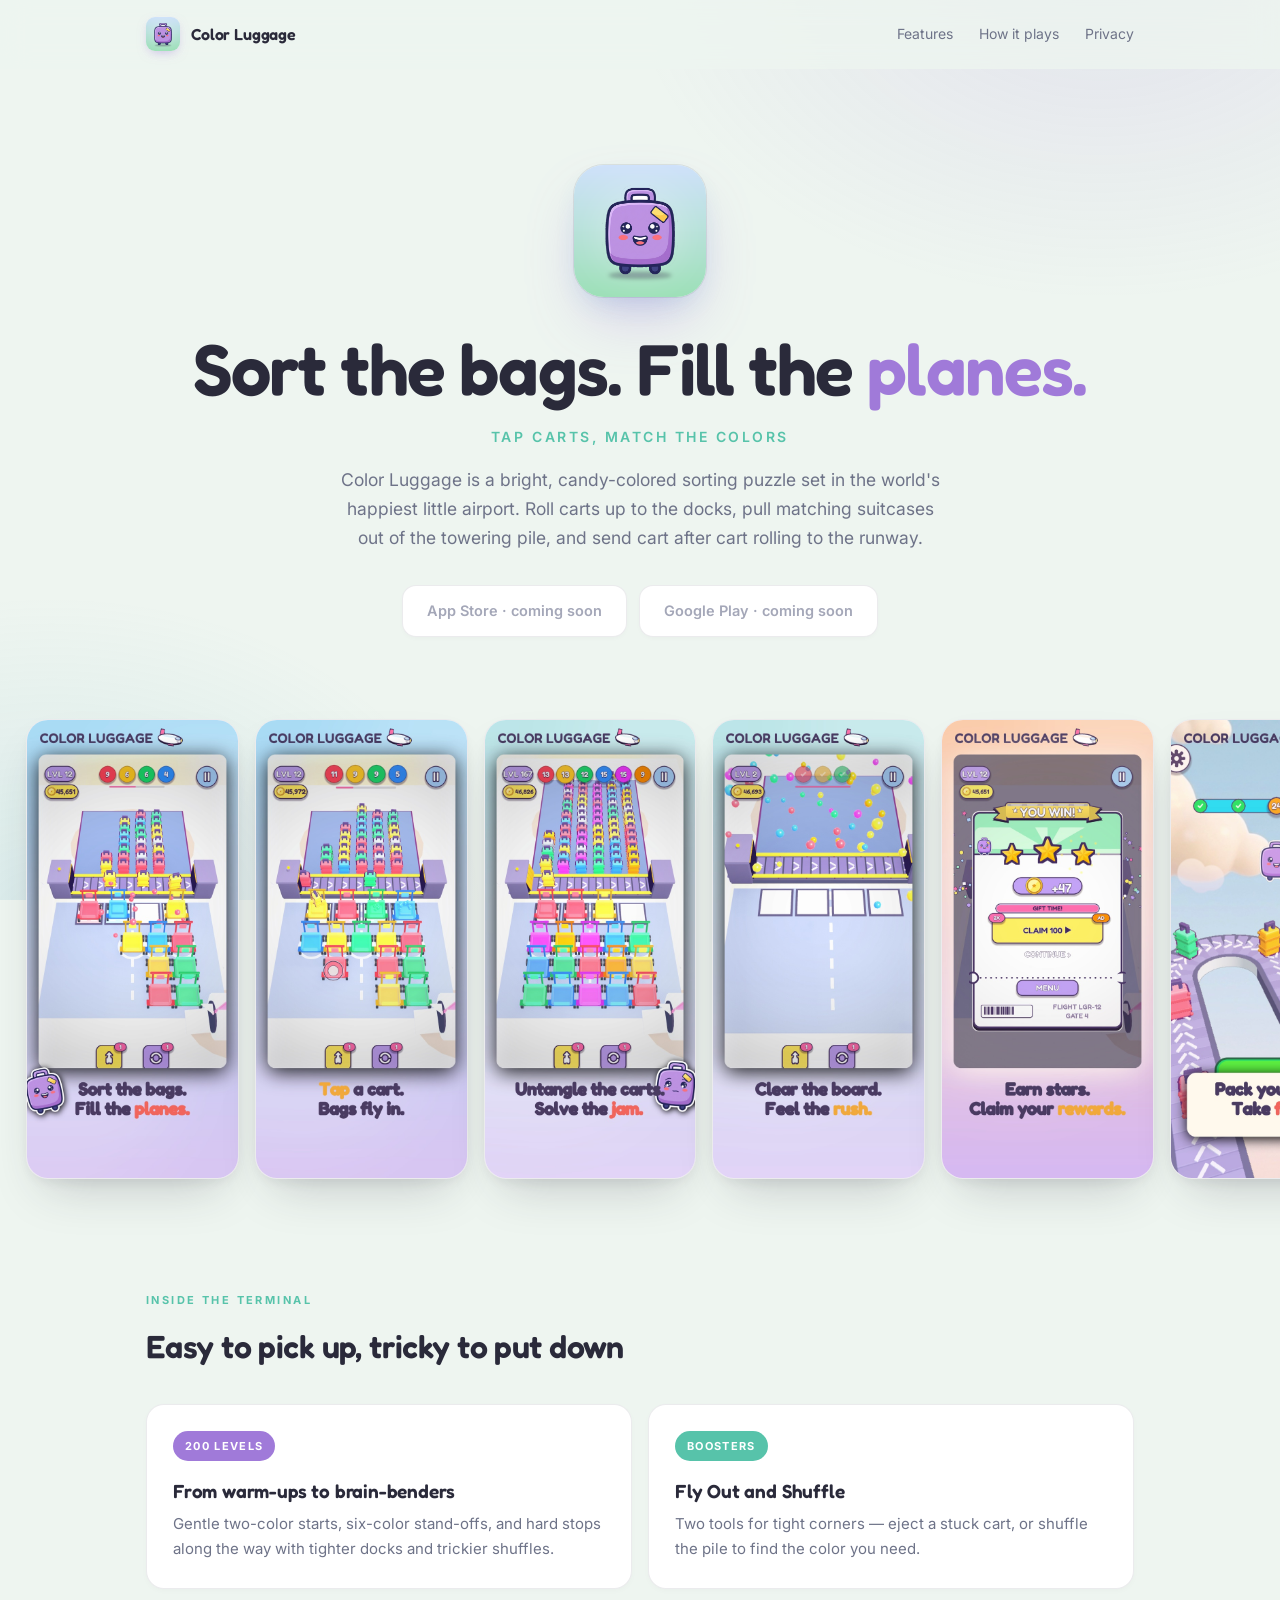
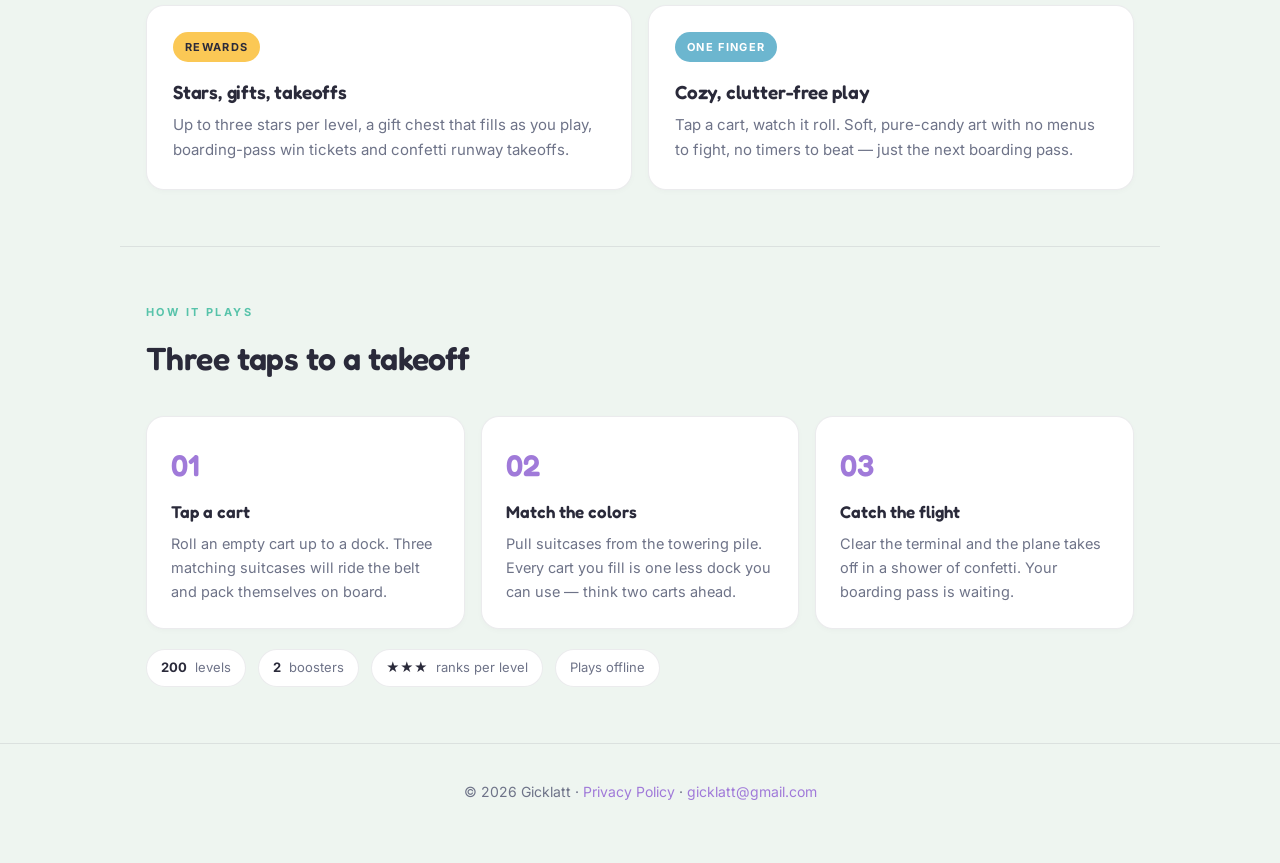
==== index.html @ 69801ec3 "feat: Color Luggage landing page and privacy policy - Candy-pastel landing page (Fredoka + Inter, li" ====
<!doctype html>
<html lang="en">
<head>
  <meta charset="utf-8" />
  <meta name="viewport" content="width=device-width, initial-scale=1" />
  <title>Color Luggage — Sort Puzzle</title>
  <meta name="description" content="Color Luggage is a bright sorting puzzle set in the world's happiest little airport. Tap carts, match colors, fill the plane — 200 candy-colored levels." />
  <link rel="icon" type="image/png" href="assets/icon.png" />
  <meta property="og:title" content="Color Luggage — Sort Puzzle" />
  <meta property="og:description" content="Tap carts, match colors, catch your flight. 200 candy-colored levels of bag-sorting bliss." />
  <meta property="og:image" content="assets/screenshots/01-hero.jpg" />
  <meta property="og:type" content="website" />
  <meta name="theme-color" content="#eef5f0" />
  <link rel="preconnect" href="https://fonts.googleapis.com" />
  <link rel="preconnect" href="https://fonts.gstatic.com" crossorigin />
  <link href="https://fonts.googleapis.com/css2?family=Fredoka:wght@500;600;700&family=Inter:wght@400;500;600;700&display=swap" rel="stylesheet" />
  <style>
    :root {
      --bg: #eef5f0;
      --panel: #ffffff;
      --line: rgba(42, 42, 58, 0.09);
      --text: #2a2a3a;
      --muted: #6e7388;
      --faint: #a4a7b8;
      --purple: #a07ad9;
      --mint:   #57c3aa;
      --yellow: #fbc855;
      --pink:   #ff8fb1;
      --blue:   #6cb6cf;
      --ease: cubic-bezier(.22, 1, .36, 1);
    }
    * { box-sizing: border-box; margin: 0; padding: 0; }
    html { scroll-behavior: smooth; }
    body {
      background: var(--bg); color: var(--text);
      font-family: "Inter", -apple-system, BlinkMacSystemFont, "Segoe UI", Roboto, sans-serif;
      line-height: 1.65;
      -webkit-font-smoothing: antialiased;
      overflow-x: hidden;
    }
    a { color: inherit; text-decoration: none; }
    .wrap { max-width: 1040px; margin: 0 auto; padding: 0 26px; }
    .rounded { font-family: "Fredoka", "Inter", -apple-system, sans-serif; font-weight: 600; }

    body::before {
      content: ""; position: fixed; inset: 0; z-index: -1;
      background:
        radial-gradient(680px 480px at 86% -4%, rgba(160, 122, 217, 0.14), transparent 70%),
        radial-gradient(620px 460px at 4% 102%, rgba(108, 182, 207, 0.16), transparent 70%);
    }

    header {
      position: sticky; top: 0; z-index: 50;
      backdrop-filter: blur(14px);
      background: rgba(238, 245, 240, 0.78);
      border-bottom: 1px solid transparent;
      transition: border-color .3s var(--ease);
    }
    header.scrolled { border-bottom-color: var(--line); }
    .nav { display: flex; align-items: center; justify-content: space-between; height: 68px; }
    .brand { display: flex; align-items: center; gap: 11px; }
    .brand img {
      width: 34px; height: 34px; border-radius: 9px;
      box-shadow: 0 4px 12px -4px rgba(160, 122, 217, .55);
    }
    .brand .name { font-size: 16px; letter-spacing: -0.01em; }
    .nav-links { display: flex; gap: 26px; font-size: 14px; color: var(--muted); }
    .nav-links a { transition: color .2s var(--ease); }
    .nav-links a:hover { color: var(--purple); }

    .hero { text-align: center; padding: 96px 26px 64px; }
    .hero .icon {
      width: 132px; height: 132px; border-radius: 30px; margin-bottom: 28px;
      box-shadow:
        0 0 0 1px var(--line),
        0 28px 60px -16px rgba(160, 122, 217, .42),
        0 12px 28px -10px rgba(108, 182, 207, .35);
    }
    .hero h1 {
      font-size: clamp(40px, 7vw, 72px);
      line-height: 1.04; letter-spacing: -0.025em;
      font-family: "Fredoka", -apple-system, sans-serif; font-weight: 600;
    }
    .hero h1 .accent { color: var(--purple); }
    .hero .sub {
      margin-top: 18px; font-size: 14px; letter-spacing: 0.18em;
      text-transform: uppercase; color: var(--mint); font-weight: 600;
    }
    .hero p.lead {
      color: var(--muted); font-size: 17.5px;
      max-width: 56ch; margin: 18px auto 32px;
    }
    .badges { display: flex; gap: 12px; justify-content: center; flex-wrap: wrap; }
    .badge {
      display: inline-block; padding: 13px 24px; border-radius: 14px;
      font-size: 14.5px; font-weight: 600;
      background: var(--panel); border: 1px solid var(--line); color: var(--faint);
      box-shadow: 0 2px 6px -2px rgba(42,42,58,.04);
    }

    .shots {
      display: flex; gap: 16px; overflow-x: auto;
      justify-content: safe center;
      padding: 18px 26px 56px; scroll-snap-type: x mandatory;
    }
    .shots::-webkit-scrollbar { height: 0; }
    .shots img {
      height: 460px; border-radius: 22px;
      border: 1px solid var(--line);
      box-shadow:
        0 24px 50px -20px rgba(42, 42, 58, .25),
        0 6px 18px -8px rgba(42, 42, 58, .14);
      scroll-snap-align: center; flex: 0 0 auto;
      background: var(--panel);
    }

    section.block { padding: 56px 26px; }
    section.block + section.block { border-top: 1px solid var(--line); }
    .eyebrow {
      font-size: 11px; letter-spacing: 0.22em; text-transform: uppercase;
      color: var(--mint); font-weight: 700;
    }
    section.block h2 {
      font-size: clamp(24px, 3.6vw, 32px);
      margin: 12px 0 30px; letter-spacing: -0.018em;
      font-family: "Fredoka", -apple-system, sans-serif; font-weight: 600;
    }

    .features { display: grid; gap: 16px; }
    @media (min-width: 640px) { .features { grid-template-columns: 1fr 1fr; } }
    .feature {
      background: var(--panel); border: 1px solid var(--line);
      border-radius: 18px; padding: 26px;
      transition: transform .25s var(--ease), box-shadow .25s var(--ease);
      box-shadow: 0 2px 8px -3px rgba(42,42,58,.05);
    }
    .feature:hover {
      transform: translateY(-4px);
      box-shadow: 0 16px 36px -16px rgba(42,42,58,.18);
    }
    .feature .pill {
      display: inline-block; padding: 6px 12px; border-radius: 999px;
      font-size: 11px; letter-spacing: 0.12em; text-transform: uppercase;
      font-weight: 700; color: white;
    }
    .feature h3 {
      font-size: 19px; margin: 14px 0 6px;
      font-family: "Fredoka", -apple-system, sans-serif; font-weight: 600;
      letter-spacing: -0.01em;
    }
    .feature p { color: var(--muted); font-size: 15px; }

    .steps { display: grid; gap: 16px; counter-reset: step; }
    @media (min-width: 720px) { .steps { grid-template-columns: repeat(3, 1fr); } }
    .step {
      background: var(--panel); border: 1px solid var(--line);
      border-radius: 18px; padding: 24px;
      position: relative;
      box-shadow: 0 2px 8px -3px rgba(42,42,58,.05);
    }
    .step::before {
      counter-increment: step;
      content: counter(step, decimal-leading-zero);
      font-family: "Fredoka", sans-serif; font-weight: 600;
      font-size: 30px; color: var(--purple);
      display: block; margin-bottom: 8px;
    }
    .step h3 {
      font-family: "Fredoka", sans-serif; font-weight: 600;
      font-size: 17px; margin-bottom: 6px;
    }
    .step p { color: var(--muted); font-size: 14.5px; }

    .stat-row {
      display: flex; flex-wrap: wrap; gap: 12px; margin-top: 20px;
    }
    .chip {
      font-size: 13px; padding: 7px 14px; border-radius: 999px;
      background: var(--panel); border: 1px solid var(--line); color: var(--muted);
    }
    .chip strong { color: var(--text); }

    footer {
      border-top: 1px solid var(--line);
      padding: 36px 26px 60px; text-align: center;
      color: var(--muted); font-size: 14px;
    }
    footer a { color: var(--purple); }

    @media (max-width: 640px) {
      .nav-links { display: none; }
      .hero { padding: 68px 26px 48px; }
      .hero .icon { width: 112px; height: 112px; }
      .shots img { height: 380px; }
    }
  </style>
</head>
<body>
  <header id="header">
    <div class="wrap nav">
      <a class="brand" href="/">
        <img src="assets/icon.png" alt="Color Luggage icon" />
        <span class="name rounded">Color Luggage</span>
      </a>
      <nav class="nav-links">
        <a href="#features">Features</a>
        <a href="#how">How it plays</a>
        <a href="privacy/">Privacy</a>
      </nav>
    </div>
  </header>

  <main>
    <section class="hero">
      <img class="icon" src="assets/icon.png" alt="Color Luggage icon" />
      <h1>Sort the bags. Fill the <span class="accent">planes.</span></h1>
      <div class="sub">Tap carts, match the colors</div>
      <p class="lead">
        Color Luggage is a bright, candy-colored sorting puzzle set in
        the world's happiest little airport. Roll carts up to the
        docks, pull matching suitcases out of the towering pile, and
        send cart after cart rolling to the runway.
      </p>
      <div class="badges">
        <span class="badge">App Store &middot; coming soon</span>
        <span class="badge">Google Play &middot; coming soon</span>
      </div>
    </section>

    <div class="shots">
      <img src="assets/screenshots/01-hero.jpg" alt="Color Luggage hero" />
      <img src="assets/screenshots/02-mechanic.jpg" alt="Tap and match mechanic" />
      <img src="assets/screenshots/03-jam.jpg" alt="Don't jam the docks" />
      <img src="assets/screenshots/04-clear.jpg" alt="Clear the terminal" />
      <img src="assets/screenshots/05-rewards.jpg" alt="Stars and gift chest" />
      <img src="assets/screenshots/06-brand.jpg" alt="Boarding pass" />
    </div>

    <section id="features" class="block wrap">
      <div class="eyebrow">Inside the terminal</div>
      <h2>Easy to pick up, tricky to put down</h2>
      <div class="features">
        <div class="feature">
          <span class="pill" style="background:var(--purple);">200 levels</span>
          <h3>From warm-ups to brain-benders</h3>
          <p>Gentle two-color starts, six-color stand-offs, and hard stops along the way with tighter docks and trickier shuffles.</p>
        </div>
        <div class="feature">
          <span class="pill" style="background:var(--mint);">Boosters</span>
          <h3>Fly Out and Shuffle</h3>
          <p>Two tools for tight corners — eject a stuck cart, or shuffle the pile to find the color you need.</p>
        </div>
        <div class="feature">
          <span class="pill" style="background:var(--yellow); color:#2a2a3a;">Rewards</span>
          <h3>Stars, gifts, takeoffs</h3>
          <p>Up to three stars per level, a gift chest that fills as you play, boarding-pass win tickets and confetti runway takeoffs.</p>
        </div>
        <div class="feature">
          <span class="pill" style="background:var(--blue);">One finger</span>
          <h3>Cozy, clutter-free play</h3>
          <p>Tap a cart, watch it roll. Soft, pure-candy art with no menus to fight, no timers to beat — just the next boarding pass.</p>
        </div>
      </div>
    </section>

    <section id="how" class="block wrap">
      <div class="eyebrow">How it plays</div>
      <h2>Three taps to a takeoff</h2>
      <div class="steps">
        <div class="step">
          <h3>Tap a cart</h3>
          <p>Roll an empty cart up to a dock. Three matching suitcases will ride the belt and pack themselves on board.</p>
        </div>
        <div class="step">
          <h3>Match the colors</h3>
          <p>Pull suitcases from the towering pile. Every cart you fill is one less dock you can use — think two carts ahead.</p>
        </div>
        <div class="step">
          <h3>Catch the flight</h3>
          <p>Clear the terminal and the plane takes off in a shower of confetti. Your boarding pass is waiting.</p>
        </div>
      </div>
      <div class="stat-row">
        <span class="chip"><strong>200</strong> &nbsp;levels</span>
        <span class="chip"><strong>2</strong> &nbsp;boosters</span>
        <span class="chip"><strong>★★★</strong> &nbsp;ranks per level</span>
        <span class="chip">Plays offline</span>
      </div>
    </section>
  </main>

  <footer>
    &copy; <span id="year"></span> Gicklatt &middot;
    <a href="privacy/">Privacy Policy</a> &middot;
    <a href="mailto:gicklatt@gmail.com">gicklatt@gmail.com</a>
  </footer>

  <script>
    document.getElementById("year").textContent = new Date().getFullYear();
    var header = document.getElementById("header");
    var onScroll = function () { header.classList.toggle("scrolled", window.scrollY > 8); };
    onScroll();
    window.addEventListener("scroll", onScroll, { passive: true });
  </script>
</body>
</html>
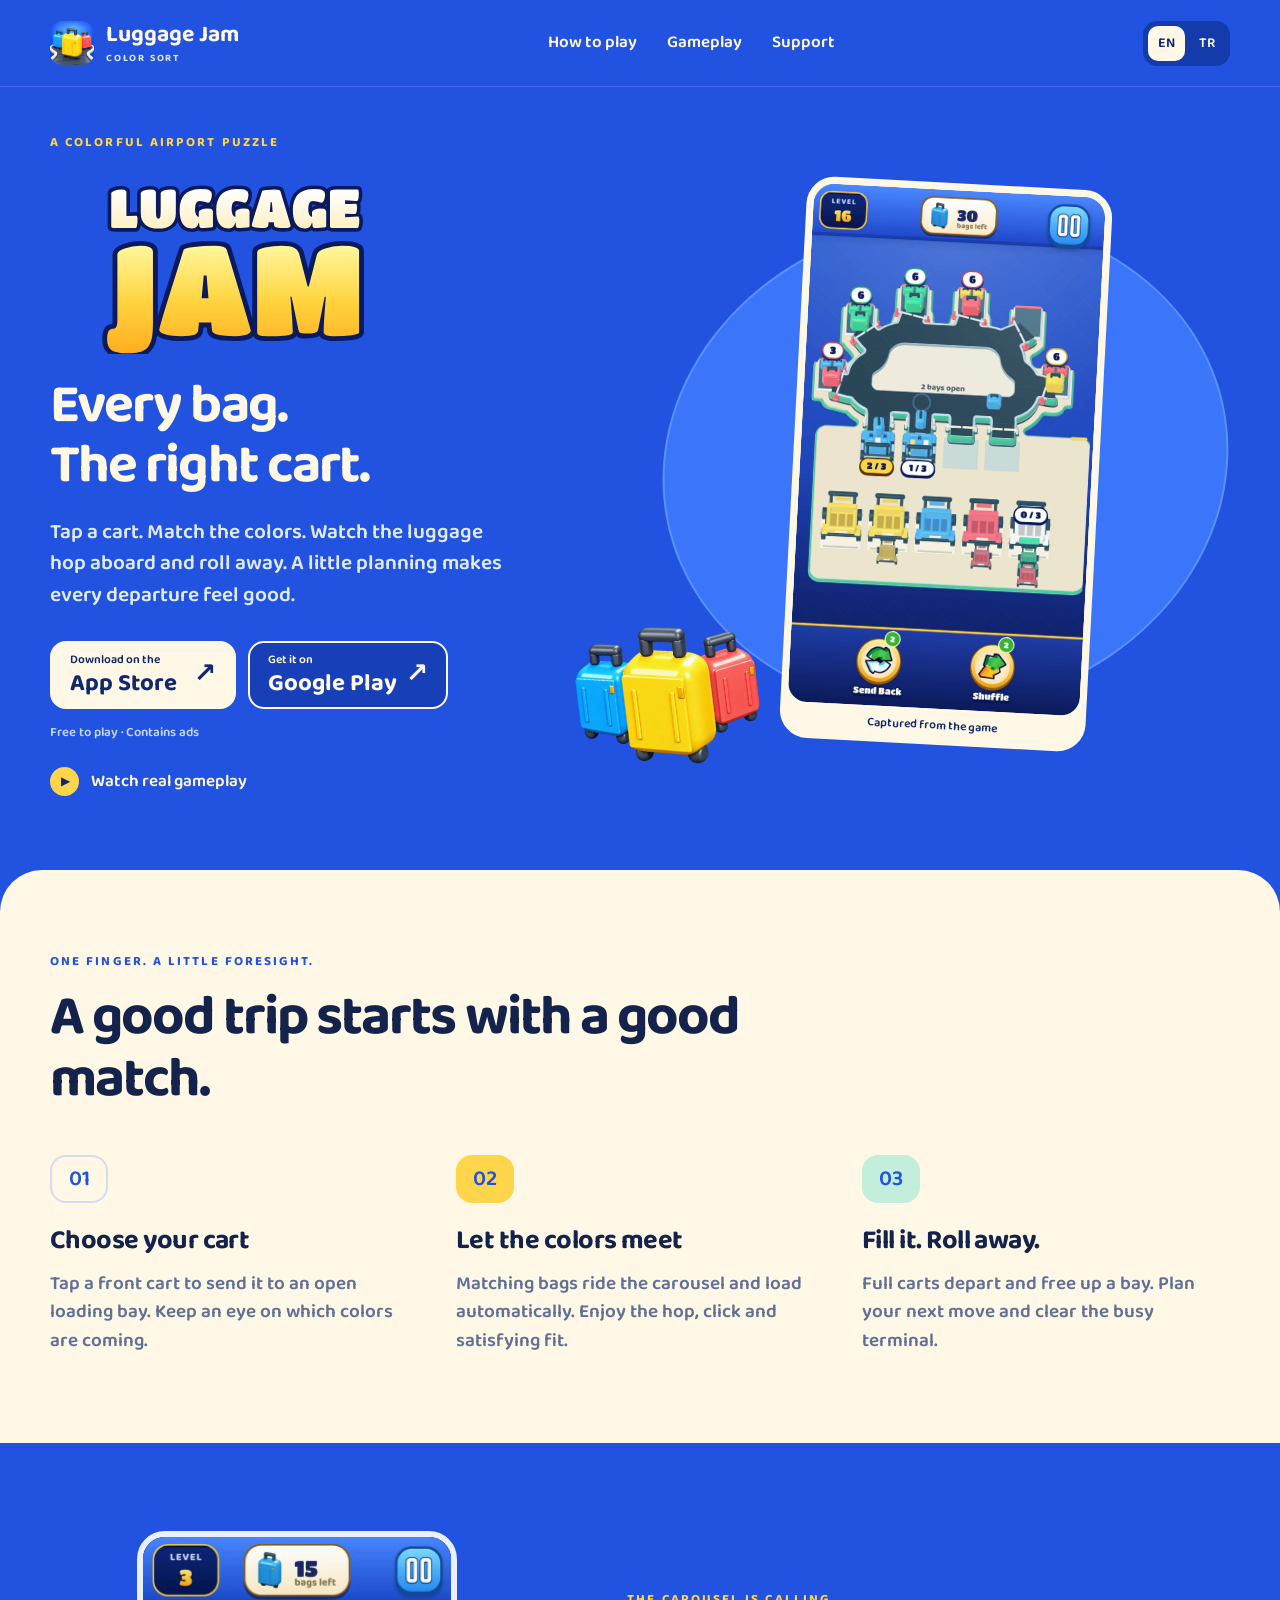
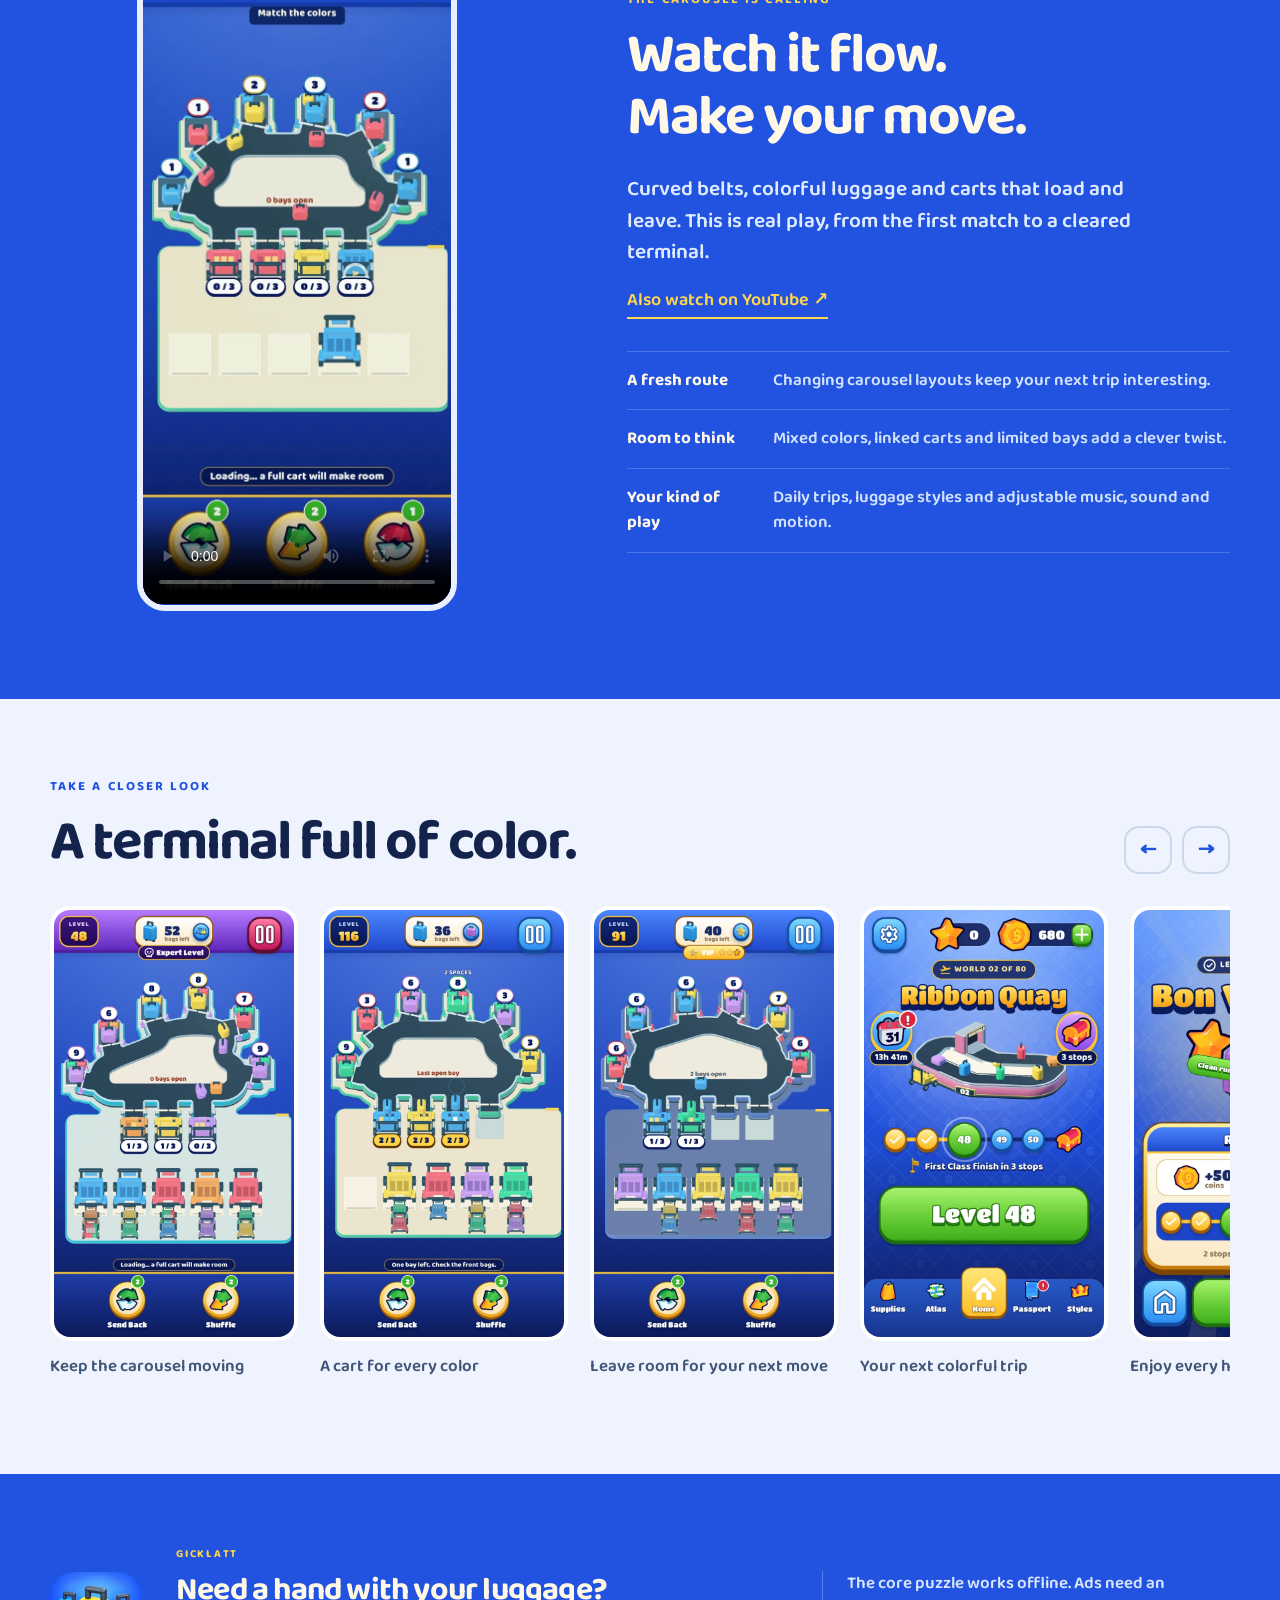
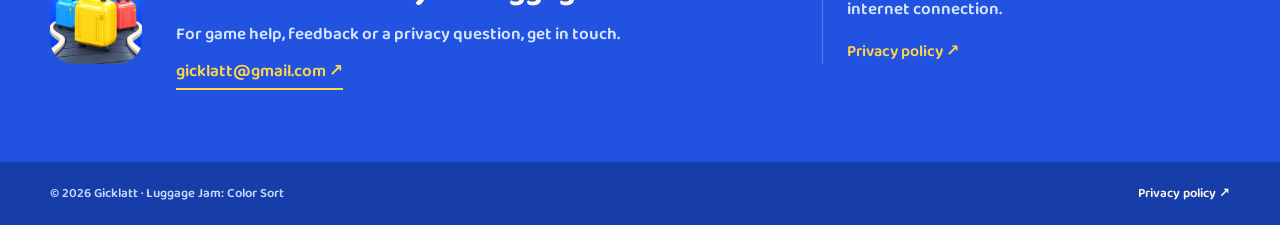
==== commit 538a79d2: "Refresh Luggage Jam branding, bilingual gameplay and support" ====
--- a/index.html
+++ b/index.html
@@ -1,306 +1,81 @@
 <!doctype html>
 <html lang="en">
 <head>
-  <meta charset="utf-8" />
-  <meta name="viewport" content="width=device-width, initial-scale=1" />
-  <title>Color Luggage — Sort Puzzle</title>
-  <meta name="description" content="Color Luggage is a bright sorting puzzle set in the world's happiest little airport. Tap carts, match colors, fill the plane — 200 candy-colored levels." />
-  <link rel="icon" type="image/png" href="assets/icon.png" />
-  <meta property="og:title" content="Color Luggage — Sort Puzzle" />
-  <meta property="og:description" content="Tap carts, match colors, catch your flight. 200 candy-colored levels of bag-sorting bliss." />
-  <meta property="og:image" content="assets/screenshots/01-hero.jpg" />
-  <meta property="og:type" content="website" />
-  <meta name="theme-color" content="#eef5f0" />
-  <link rel="preconnect" href="https://fonts.googleapis.com" />
-  <link rel="preconnect" href="https://fonts.gstatic.com" crossorigin />
-  <link href="https://fonts.googleapis.com/css2?family=Fredoka:wght@500;600;700&family=Inter:wght@400;500;600;700&display=swap" rel="stylesheet" />
-  <style>
-    :root {
-      --bg: #eef5f0;
-      --panel: #ffffff;
-      --line: rgba(42, 42, 58, 0.09);
-      --text: #2a2a3a;
-      --muted: #6e7388;
-      --faint: #a4a7b8;
-      --purple: #a07ad9;
-      --mint:   #57c3aa;
-      --yellow: #fbc855;
-      --pink:   #ff8fb1;
-      --blue:   #6cb6cf;
-      --ease: cubic-bezier(.22, 1, .36, 1);
-    }
-    * { box-sizing: border-box; margin: 0; padding: 0; }
-    html { scroll-behavior: smooth; }
-    body {
-      background: var(--bg); color: var(--text);
-      font-family: "Inter", -apple-system, BlinkMacSystemFont, "Segoe UI", Roboto, sans-serif;
-      line-height: 1.65;
-      -webkit-font-smoothing: antialiased;
-      overflow-x: hidden;
-    }
-    a { color: inherit; text-decoration: none; }
-    .wrap { max-width: 1040px; margin: 0 auto; padding: 0 26px; }
-    .rounded { font-family: "Fredoka", "Inter", -apple-system, sans-serif; font-weight: 600; }
-
-    body::before {
-      content: ""; position: fixed; inset: 0; z-index: -1;
-      background:
-        radial-gradient(680px 480px at 86% -4%, rgba(160, 122, 217, 0.14), transparent 70%),
-        radial-gradient(620px 460px at 4% 102%, rgba(108, 182, 207, 0.16), transparent 70%);
-    }
-
-    header {
-      position: sticky; top: 0; z-index: 50;
-      backdrop-filter: blur(14px);
-      background: rgba(238, 245, 240, 0.78);
-      border-bottom: 1px solid transparent;
-      transition: border-color .3s var(--ease);
-    }
-    header.scrolled { border-bottom-color: var(--line); }
-    .nav { display: flex; align-items: center; justify-content: space-between; height: 68px; }
-    .brand { display: flex; align-items: center; gap: 11px; }
-    .brand img {
-      width: 34px; height: 34px; border-radius: 9px;
-      box-shadow: 0 4px 12px -4px rgba(160, 122, 217, .55);
-    }
-    .brand .name { font-size: 16px; letter-spacing: -0.01em; }
-    .nav-links { display: flex; gap: 26px; font-size: 14px; color: var(--muted); }
-    .nav-links a { transition: color .2s var(--ease); }
-    .nav-links a:hover { color: var(--purple); }
-
-    .hero { text-align: center; padding: 96px 26px 64px; }
-    .hero .icon {
-      width: 132px; height: 132px; border-radius: 30px; margin-bottom: 28px;
-      box-shadow:
-        0 0 0 1px var(--line),
-        0 28px 60px -16px rgba(160, 122, 217, .42),
-        0 12px 28px -10px rgba(108, 182, 207, .35);
-    }
-    .hero h1 {
-      font-size: clamp(40px, 7vw, 72px);
-      line-height: 1.04; letter-spacing: -0.025em;
-      font-family: "Fredoka", -apple-system, sans-serif; font-weight: 600;
-    }
-    .hero h1 .accent { color: var(--purple); }
-    .hero .sub {
-      margin-top: 18px; font-size: 14px; letter-spacing: 0.18em;
-      text-transform: uppercase; color: var(--mint); font-weight: 600;
-    }
-    .hero p.lead {
-      color: var(--muted); font-size: 17.5px;
-      max-width: 56ch; margin: 18px auto 32px;
-    }
-    .badges { display: flex; gap: 12px; justify-content: center; flex-wrap: wrap; }
-    .badge {
-      display: inline-block; padding: 13px 24px; border-radius: 14px;
-      font-size: 14.5px; font-weight: 600;
-      background: var(--panel); border: 1px solid var(--line); color: var(--faint);
-      box-shadow: 0 2px 6px -2px rgba(42,42,58,.04);
-    }
-
-    .shots {
-      display: flex; gap: 16px; overflow-x: auto;
-      justify-content: safe center;
-      padding: 18px 26px 56px; scroll-snap-type: x mandatory;
-    }
-    .shots::-webkit-scrollbar { height: 0; }
-    .shots img {
-      height: 460px; border-radius: 22px;
-      border: 1px solid var(--line);
-      box-shadow:
-        0 24px 50px -20px rgba(42, 42, 58, .25),
-        0 6px 18px -8px rgba(42, 42, 58, .14);
-      scroll-snap-align: center; flex: 0 0 auto;
-      background: var(--panel);
-    }
-
-    section.block { padding: 56px 26px; }
-    section.block + section.block { border-top: 1px solid var(--line); }
-    .eyebrow {
-      font-size: 11px; letter-spacing: 0.22em; text-transform: uppercase;
-      color: var(--mint); font-weight: 700;
-    }
-    section.block h2 {
-      font-size: clamp(24px, 3.6vw, 32px);
-      margin: 12px 0 30px; letter-spacing: -0.018em;
-      font-family: "Fredoka", -apple-system, sans-serif; font-weight: 600;
-    }
-
-    .features { display: grid; gap: 16px; }
-    @media (min-width: 640px) { .features { grid-template-columns: 1fr 1fr; } }
-    .feature {
-      background: var(--panel); border: 1px solid var(--line);
-      border-radius: 18px; padding: 26px;
-      transition: transform .25s var(--ease), box-shadow .25s var(--ease);
-      box-shadow: 0 2px 8px -3px rgba(42,42,58,.05);
-    }
-    .feature:hover {
-      transform: translateY(-4px);
-      box-shadow: 0 16px 36px -16px rgba(42,42,58,.18);
-    }
-    .feature .pill {
-      display: inline-block; padding: 6px 12px; border-radius: 999px;
-      font-size: 11px; letter-spacing: 0.12em; text-transform: uppercase;
-      font-weight: 700; color: white;
-    }
-    .feature h3 {
-      font-size: 19px; margin: 14px 0 6px;
-      font-family: "Fredoka", -apple-system, sans-serif; font-weight: 600;
-      letter-spacing: -0.01em;
-    }
-    .feature p { color: var(--muted); font-size: 15px; }
-
-    .steps { display: grid; gap: 16px; counter-reset: step; }
-    @media (min-width: 720px) { .steps { grid-template-columns: repeat(3, 1fr); } }
-    .step {
-      background: var(--panel); border: 1px solid var(--line);
-      border-radius: 18px; padding: 24px;
-      position: relative;
-      box-shadow: 0 2px 8px -3px rgba(42,42,58,.05);
-    }
-    .step::before {
-      counter-increment: step;
-      content: counter(step, decimal-leading-zero);
-      font-family: "Fredoka", sans-serif; font-weight: 600;
-      font-size: 30px; color: var(--purple);
-      display: block; margin-bottom: 8px;
-    }
-    .step h3 {
-      font-family: "Fredoka", sans-serif; font-weight: 600;
-      font-size: 17px; margin-bottom: 6px;
-    }
-    .step p { color: var(--muted); font-size: 14.5px; }
-
-    .stat-row {
-      display: flex; flex-wrap: wrap; gap: 12px; margin-top: 20px;
-    }
-    .chip {
-      font-size: 13px; padding: 7px 14px; border-radius: 999px;
-      background: var(--panel); border: 1px solid var(--line); color: var(--muted);
-    }
-    .chip strong { color: var(--text); }
-
-    footer {
-      border-top: 1px solid var(--line);
-      padding: 36px 26px 60px; text-align: center;
-      color: var(--muted); font-size: 14px;
-    }
-    footer a { color: var(--purple); }
-
-    @media (max-width: 640px) {
-      .nav-links { display: none; }
-      .hero { padding: 68px 26px 48px; }
-      .hero .icon { width: 112px; height: 112px; }
-      .shots img { height: 380px; }
-    }
-  </style>
+  <meta charset="utf-8">
+  <meta name="viewport" content="width=device-width, initial-scale=1">
+  <title>Luggage Jam: Color Sort — Official Game</title>
+  <meta name="description" content="Match colorful luggage, fill the carts and keep the airport carousel moving. Play Luggage Jam: Color Sort on iPhone, iPad and Android.">
+  <meta name="theme-color" content="#2152e0">
+  <link rel="canonical" href="https://gicklatt.github.io/colorluggagegame/">
+  <link rel="alternate" hreflang="en" href="https://gicklatt.github.io/colorluggagegame/">
+  <link rel="alternate" hreflang="tr" href="https://gicklatt.github.io/colorluggagegame/?lang=tr">
+  <link rel="icon" type="image/png" href="assets/icon.png">
+  <meta property="og:title" content="Luggage Jam: Color Sort">
+  <meta property="og:description" content="Every bag. The right cart. A colorful airport sorting puzzle by Gicklatt.">
+  <meta property="og:image" content="https://gicklatt.github.io/colorluggagegame/assets/share-en.png">
+  <meta property="og:url" content="https://gicklatt.github.io/colorluggagegame/">
+  <meta property="og:type" content="website">
+  <meta name="twitter:card" content="summary_large_image">
+  <link rel="preload" href="assets/fonts/baloo-bold.woff2" as="font" type="font/woff2" crossorigin>
+  <link rel="stylesheet" href="assets/site.css">
+  <script src="assets/site.js" defer></script>
 </head>
 <body>
-  <header id="header">
-    <div class="wrap nav">
-      <a class="brand" href="/">
-        <img src="assets/icon.png" alt="Color Luggage icon" />
-        <span class="name rounded">Color Luggage</span>
-      </a>
-      <nav class="nav-links">
-        <a href="#features">Features</a>
-        <a href="#how">How it plays</a>
-        <a href="privacy/">Privacy</a>
-      </nav>
-    </div>
-  </header>
-
-  <main>
-    <section class="hero">
-      <img class="icon" src="assets/icon.png" alt="Color Luggage icon" />
-      <h1>Sort the bags. Fill the <span class="accent">planes.</span></h1>
-      <div class="sub">Tap carts, match the colors</div>
-      <p class="lead">
-        Color Luggage is a bright, candy-colored sorting puzzle set in
-        the world's happiest little airport. Roll carts up to the
-        docks, pull matching suitcases out of the towering pile, and
-        send cart after cart rolling to the runway.
-      </p>
-      <div class="badges">
-        <span class="badge">App Store &middot; coming soon</span>
-        <span class="badge">Google Play &middot; coming soon</span>
+  <a class="skip" href="#main" data-i18n="skip">Skip to content</a>
+  <header><div class="wrap nav">
+    <a class="brand" href="#main" aria-label="Luggage Jam home"><img src="assets/icon.png" width="44" height="44" alt=""><span>Luggage Jam<span class="brand-sub">COLOR SORT</span></span></a>
+    <nav aria-label="Main navigation"><a href="#how" data-i18n="navHow">How to play</a><a href="#gameplay" data-i18n="navVideo">Gameplay</a><a href="#support" data-i18n="navSupport">Support</a></nav>
+    <div class="languages" aria-label="Language"><button type="button" data-lang="en" aria-pressed="true">EN</button><button type="button" data-lang="tr" aria-pressed="false">TR</button></div>
+  </div></header>
+  <main id="main">
+    <section class="hero wrap" aria-labelledby="title">
+      <div class="hero-copy">
+        <p class="eyebrow" data-i18n="heroEyebrow">A colorful airport puzzle</p>
+        <h1 id="title"><img class="wordmark" src="assets/wordmark.svg" width="1200" height="570" alt="Luggage Jam"><span class="sr-only">: Color Sort</span></h1>
+        <h2 class="hero-line"><span data-i18n="heroLine1">Every bag.</span><br><span data-i18n="heroLine2">The right cart.</span></h2>
+        <p class="lead" data-i18n="heroBody">Tap a cart. Match the colors. Watch the luggage hop aboard and roll away. A little planning makes every departure feel good.</p>
+        <div class="store-links">
+          <a class="store apple" href="https://apps.apple.com/app/id6778817570"><span class="store-top" data-i18n="appleTop">Download on the</span><strong>App Store</strong><span class="store-arrow" aria-hidden="true">↗</span></a>
+          <a class="store play" href="https://play.google.com/store/apps/details?id=com.gicklatt.colorluggage"><span class="store-top" data-i18n="playTop">Get it on</span><strong>Google Play</strong><span class="store-arrow" aria-hidden="true">↗</span></a>
+        </div>
+        <p class="small-note" data-i18n="free">Free to play · Contains ads</p>
+        <a class="watch-link" href="#gameplay"><span class="play-dot" aria-hidden="true">▶</span><span data-i18n="watch">Watch real gameplay</span></a>
+      </div>
+      <div class="hero-scene"><div class="scene-orbit" aria-hidden="true"></div>
+        <figure class="game-frame"><img src="assets/game/01-match.webp" width="720" height="1280" alt="Colorful suitcases riding the carousel toward matching luggage carts" data-alt="heroAlt" fetchpriority="high"><figcaption data-i18n="actual">Captured from the game</figcaption></figure>
+        <img class="hero-bags" src="assets/luggage-hero.webp" width="600" height="500" alt="" aria-hidden="true">
       </div>
     </section>
-
-    <div class="shots">
-      <img src="assets/screenshots/01-hero.jpg" alt="Color Luggage hero" />
-      <img src="assets/screenshots/02-mechanic.jpg" alt="Tap and match mechanic" />
-      <img src="assets/screenshots/03-jam.jpg" alt="Don't jam the docks" />
-      <img src="assets/screenshots/04-clear.jpg" alt="Clear the terminal" />
-      <img src="assets/screenshots/05-rewards.jpg" alt="Stars and gift chest" />
-      <img src="assets/screenshots/06-brand.jpg" alt="Boarding pass" />
-    </div>
-
-    <section id="features" class="block wrap">
-      <div class="eyebrow">Inside the terminal</div>
-      <h2>Easy to pick up, tricky to put down</h2>
-      <div class="features">
-        <div class="feature">
-          <span class="pill" style="background:var(--purple);">200 levels</span>
-          <h3>From warm-ups to brain-benders</h3>
-          <p>Gentle two-color starts, six-color stand-offs, and hard stops along the way with tighter docks and trickier shuffles.</p>
-        </div>
-        <div class="feature">
-          <span class="pill" style="background:var(--mint);">Boosters</span>
-          <h3>Fly Out and Shuffle</h3>
-          <p>Two tools for tight corners — eject a stuck cart, or shuffle the pile to find the color you need.</p>
-        </div>
-        <div class="feature">
-          <span class="pill" style="background:var(--yellow); color:#2a2a3a;">Rewards</span>
-          <h3>Stars, gifts, takeoffs</h3>
-          <p>Up to three stars per level, a gift chest that fills as you play, boarding-pass win tickets and confetti runway takeoffs.</p>
-        </div>
-        <div class="feature">
-          <span class="pill" style="background:var(--blue);">One finger</span>
-          <h3>Cozy, clutter-free play</h3>
-          <p>Tap a cart, watch it roll. Soft, pure-candy art with no menus to fight, no timers to beat — just the next boarding pass.</p>
-        </div>
+    <section class="how" id="how" aria-labelledby="howTitle"><div class="wrap">
+      <div class="section-intro"><p class="eyebrow" data-i18n="howEyebrow">One finger. A little foresight.</p><h2 id="howTitle" data-i18n="howTitle">A good trip starts with a good match.</h2></div>
+      <ol class="steps">
+        <li><span class="step-number">01</span><h3 data-i18n="step1Title">Choose your cart</h3><p data-i18n="step1Body">Tap a front cart to send it to an open loading bay. Keep an eye on which colors are coming.</p></li>
+        <li><span class="step-number">02</span><h3 data-i18n="step2Title">Let the colors meet</h3><p data-i18n="step2Body">Matching bags ride the carousel and load automatically. Enjoy the hop, click and satisfying fit.</p></li>
+        <li><span class="step-number">03</span><h3 data-i18n="step3Title">Fill it. Roll away.</h3><p data-i18n="step3Body">Full carts depart and free up a bay. Plan your next move and clear the busy terminal.</p></li>
+      </ol>
+    </div></section>
+    <section class="gameplay wrap" id="gameplay" aria-labelledby="videoTitle">
+      <div class="video-shell"><video id="gameVideo" controls playsinline preload="none" poster="assets/gameplay-poster.webp" width="886" height="1920" aria-label="Luggage Jam actual gameplay"><source id="gameVideoSource" src="assets/video/gameplay-en.mp4" type="video/mp4"></video></div>
+      <div class="video-copy"><p class="eyebrow" data-i18n="videoEyebrow">The carousel is calling</p><h2 id="videoTitle"><span data-i18n="videoLine1">Watch it flow.</span><br><span data-i18n="videoLine2">Make your move.</span></h2><p class="lead" data-i18n="videoBody">Curved belts, colorful luggage and carts that load and leave. This is real play, from the first match to a cleared terminal.</p><a id="youtubeLink" class="text-link" href="https://www.youtube.com/watch?v=rU8fczWaknM" data-i18n="youtube">Also watch on YouTube ↗</a>
+        <div class="feature-notes"><p><strong data-i18n="feature1Title">A fresh route</strong><span data-i18n="feature1Body">Changing carousel layouts keep your next trip interesting.</span></p><p><strong data-i18n="feature2Title">Room to think</strong><span data-i18n="feature2Body">Mixed colors, linked carts and limited bays add a clever twist.</span></p><p><strong data-i18n="feature3Title">Your kind of play</strong><span data-i18n="feature3Body">Daily trips, luggage styles and adjustable music, sound and motion.</span></p></div>
       </div>
     </section>
-
-    <section id="how" class="block wrap">
-      <div class="eyebrow">How it plays</div>
-      <h2>Three taps to a takeoff</h2>
-      <div class="steps">
-        <div class="step">
-          <h3>Tap a cart</h3>
-          <p>Roll an empty cart up to a dock. Three matching suitcases will ride the belt and pack themselves on board.</p>
-        </div>
-        <div class="step">
-          <h3>Match the colors</h3>
-          <p>Pull suitcases from the towering pile. Every cart you fill is one less dock you can use — think two carts ahead.</p>
-        </div>
-        <div class="step">
-          <h3>Catch the flight</h3>
-          <p>Clear the terminal and the plane takes off in a shower of confetti. Your boarding pass is waiting.</p>
-        </div>
-      </div>
-      <div class="stat-row">
-        <span class="chip"><strong>200</strong> &nbsp;levels</span>
-        <span class="chip"><strong>2</strong> &nbsp;boosters</span>
-        <span class="chip"><strong>★★★</strong> &nbsp;ranks per level</span>
-        <span class="chip">Plays offline</span>
+    <section class="gallery-section" aria-labelledby="galleryTitle">
+      <div class="wrap gallery-heading"><div><p class="eyebrow" data-i18n="galleryEyebrow">Take a closer look</p><h2 id="galleryTitle" data-i18n="galleryTitle">A terminal full of color.</h2></div><div class="gallery-controls"><button type="button" id="galleryPrev" aria-label="Previous screenshot">←</button><button type="button" id="galleryNext" aria-label="Next screenshot">→</button></div></div>
+      <div class="gallery wrap" id="gallery" tabindex="0" aria-label="Game screenshots">
+        <figure><img src="assets/game/02-carousel.webp" width="720" height="1280" loading="lazy" alt="A winding luggage carousel" data-alt="gallery1Alt"><figcaption data-i18n="gallery1">Keep the carousel moving</figcaption></figure>
+        <figure><img src="assets/game/03-trolleys.webp" width="720" height="1280" loading="lazy" alt="Different luggage cart types at the loading bays" data-alt="gallery2Alt"><figcaption data-i18n="gallery2">A cart for every color</figcaption></figure>
+        <figure><img src="assets/game/04-plan.webp" width="720" height="1280" loading="lazy" alt="A puzzle with limited luggage loading bays" data-alt="gallery3Alt"><figcaption data-i18n="gallery3">Leave room for your next move</figcaption></figure>
+        <figure><img src="assets/game/05-home.webp" width="720" height="1280" loading="lazy" alt="The game’s colorful airport home screen" data-alt="gallery4Alt"><figcaption data-i18n="gallery4">Your next colorful trip</figcaption></figure>
+        <figure><img src="assets/game/06-celebrate.webp" width="720" height="1280" loading="lazy" alt="A completed puzzle celebration" data-alt="gallery5Alt"><figcaption data-i18n="gallery5">Enjoy every happy finish</figcaption></figure>
       </div>
     </section>
+    <section class="support wrap" id="support" aria-labelledby="supportTitle">
+      <img src="assets/icon.png" width="92" height="92" loading="lazy" alt="Luggage Jam icon">
+      <div><p class="eyebrow">GICKLATT</p><h2 id="supportTitle" data-i18n="supportTitle">Need a hand with your luggage?</h2><p data-i18n="supportBody">For game help, feedback or a privacy question, get in touch.</p><a class="text-link" href="mailto:gicklatt@gmail.com">gicklatt@gmail.com ↗</a></div>
+      <div class="support-meta"><p data-i18n="offline">The core puzzle works offline. Ads need an internet connection.</p><a href="privacy/" data-i18n="privacy">Privacy policy ↗</a></div>
+    </section>
   </main>
-
-  <footer>
-    &copy; <span id="year"></span> Gicklatt &middot;
-    <a href="privacy/">Privacy Policy</a> &middot;
-    <a href="mailto:gicklatt@gmail.com">gicklatt@gmail.com</a>
-  </footer>
-
-  <script>
-    document.getElementById("year").textContent = new Date().getFullYear();
-    var header = document.getElementById("header");
-    var onScroll = function () { header.classList.toggle("scrolled", window.scrollY > 8); };
-    onScroll();
-    window.addEventListener("scroll", onScroll, { passive: true });
-  </script>
+  <footer><div class="wrap"><p>© 2026 Gicklatt · Luggage Jam: Color Sort</p><a href="privacy/" data-i18n="privacy">Privacy policy ↗</a></div></footer>
 </body>
 </html>
--- a/assets/site.css
+++ b/assets/site.css
@@ -0,0 +1,18 @@
+@font-face{font-family:Baloo;src:url('fonts/baloo-bold.woff2') format('woff2');font-weight:700;font-display:swap}
+@font-face{font-family:Baloo;src:url('fonts/baloo-semibold.woff2') format('woff2');font-weight:600;font-display:swap}
+:root{--blue:#2152e0;--navy:#10286d;--cream:#fff8e7;--yellow:#ffd54c;--ink:#13234c;--muted:#607196}
+*{box-sizing:border-box}html{scroll-behavior:smooth;scroll-padding-top:92px}body{margin:0;background:var(--blue);color:var(--cream);font-family:Baloo,system-ui,sans-serif;font-weight:600;line-height:1.5;-webkit-font-smoothing:antialiased}a{color:inherit;text-decoration:none}button{font:inherit;cursor:pointer}a,button{-webkit-tap-highlight-color:transparent}a:focus-visible,button:focus-visible,video:focus-visible,.gallery:focus-visible{outline:3px solid var(--yellow);outline-offset:6px}img{display:block;max-width:100%;height:auto}h1,h2,h3,p,figure{margin:0}h2,h3{font-weight:700;line-height:1.1}h2{font-size:clamp(34px,4.4vw,58px);letter-spacing:-.035em}h3{font-size:27px;letter-spacing:-.02em}.wrap{width:min(1180px,calc(100% - 64px));margin-inline:auto}.sr-only{position:absolute;width:1px;height:1px;overflow:hidden;clip-path:inset(50%);white-space:nowrap}.skip{position:fixed;top:-80px;left:20px;z-index:20;padding:10px 16px;background:var(--yellow);color:var(--navy)}.skip:focus{top:12px}
+header{border-bottom:1px solid #ffffff24;background:var(--blue);position:relative;z-index:5}.nav{min-height:86px;display:flex;align-items:center;justify-content:space-between;gap:24px}.brand{display:flex;align-items:center;gap:12px;font-size:23px;line-height:1.02;font-weight:700}.brand img{width:44px;height:44px;border-radius:12px}.brand-sub{display:block;font-size:10px;letter-spacing:.18em;margin-top:7px;color:#d9e6ff}.nav nav{display:flex;gap:30px;font-size:17px}.nav nav a:hover{color:var(--yellow)}.languages{display:flex;gap:4px;background:#133caa;border-radius:14px;padding:5px}.languages button{border:0;border-radius:10px;padding:7px 10px;background:transparent;color:var(--cream);font-size:14px}.languages button[aria-pressed=true]{background:var(--cream);color:var(--navy)}
+.hero{display:grid;grid-template-columns:1fr 1fr;gap:42px;align-items:center;min-height:760px;padding-block:46px 74px}.eyebrow{font-size:13px;font-weight:700;letter-spacing:.16em;text-transform:uppercase;color:var(--yellow);margin-bottom:16px}.wordmark{width:390px;max-width:90%;margin-left:-10px}.hero h1{margin-bottom:22px}.hero-line{font-size:clamp(39px,4.3vw,60px);letter-spacing:-.035em;margin-bottom:20px}.lead{font-size:21px;line-height:1.5;color:#deebff;max-width:46ch}.hero .lead{max-width:38ch}.store-links{display:flex;gap:12px;margin-top:30px;flex-wrap:wrap}.store{display:block;position:relative;border:2px solid var(--cream);border-radius:16px;padding:10px 49px 10px 18px;min-width:186px;line-height:1.14;transition:transform .18s}.store:hover{transform:translateY(-3px)}.store.apple{background:var(--cream);color:var(--navy)}.store.play{background:#173fb7;color:var(--cream)}.store-top{font-size:12px;display:block}.store strong{font-size:24px;display:block;margin-top:3px}.store-arrow{position:absolute;right:18px;top:17px;font-size:27px}.small-note{font-size:13px;color:#c4d8ff;margin-top:14px}.watch-link{display:inline-flex;align-items:center;gap:12px;margin-top:24px;font-size:17px}.play-dot{display:grid;place-items:center;background:var(--yellow);color:var(--navy);height:29px;width:29px;border-radius:50%;font:12px system-ui;padding-left:2px}.hero-scene{position:relative;display:flex;justify-content:center;align-items:center;min-height:638px}.scene-orbit{position:absolute;width:100%;height:77%;border-radius:50%;background:#3b75fa;transform:rotate(-12deg);border:2px solid #5991ff}.game-frame{position:relative;width:306px;border:7px solid var(--cream);border-radius:28px;transform:rotate(3deg);background:var(--cream);overflow:hidden;z-index:1}.game-frame img{border-radius:19px;width:100%}.game-frame figcaption{color:var(--navy);font-size:12px;text-align:center;padding:8px 6px 3px}.hero-bags{position:absolute;left:-32px;bottom:3px;width:237px;z-index:2;transform:rotate(-7deg)}
+.how{background:var(--cream);color:var(--ink);padding-block:82px 88px;border-radius:42px 42px 0 0}.how .eyebrow,.gallery-section .eyebrow{color:#2152e0}.section-intro{max-width:850px;margin-bottom:44px}.steps{display:grid;grid-template-columns:repeat(3,1fr);list-style:none;padding:0;margin:0;gap:38px}.steps li{padding-right:18px}.step-number{display:inline-grid;place-items:center;width:58px;height:48px;border:2px solid #d5ddef;border-radius:16px;color:var(--blue);font-size:22px;margin-bottom:23px}.steps li:nth-child(2) .step-number{background:var(--yellow);border-color:var(--yellow)}.steps li:nth-child(3) .step-number{background:#c2eedb;border-color:#c2eedb}.steps p{font-size:19px;line-height:1.5;color:var(--muted);margin-top:14px}
+.gameplay{display:grid;grid-template-columns:.9fr 1.1fr;gap:84px;align-items:center;padding-block:88px}.video-shell{width:320px;max-width:100%;justify-self:center;border:6px solid #e8f0ff;border-radius:28px;background:#143aab;overflow:hidden}.video-shell video{display:block;width:100%;height:auto;aspect-ratio:886/1920;object-fit:contain;background:#143aab}.video-copy .lead{margin-top:25px}.text-link{display:inline-block;color:var(--yellow);border-bottom:2px solid currentColor;padding-bottom:3px;margin-top:18px;font-size:18px}.feature-notes{margin-top:32px;border-top:1px solid #ffffff30}.feature-notes p{display:grid;grid-template-columns:126px 1fr;gap:20px;padding-block:16px;border-bottom:1px solid #ffffff30;font-size:17px}.feature-notes strong{font-weight:700}.feature-notes span{color:#d1e2ff}
+.gallery-section{background:#eef3fd;color:var(--ink);padding-block:78px 76px}.gallery-heading{display:flex;align-items:flex-end;justify-content:space-between;gap:24px;margin-bottom:32px}.gallery-controls{display:flex;gap:10px}.gallery-controls button{height:48px;width:48px;border:2px solid #cdd7ec;border-radius:15px;background:transparent;color:var(--blue);font-size:24px}.gallery-controls button:hover{background:var(--blue);color:white;border-color:var(--blue)}.gallery{display:flex;gap:22px;overflow-x:auto;scroll-snap-type:x mandatory;padding-bottom:20px;scrollbar-color:#c6d3ec transparent;scrollbar-width:thin}.gallery figure{width:248px;flex:0 0 248px;scroll-snap-align:start}.gallery img{width:100%;border:4px solid white;border-radius:20px}.gallery figcaption{font-size:17px;line-height:1.3;margin-top:15px;color:#415579}
+.support{display:grid;grid-template-columns:92px 1.5fr 1fr;align-items:center;gap:34px;padding-block:72px}.support>img{width:92px;height:92px;border-radius:24px}.support .eyebrow{font-size:11px;margin-bottom:10px}.support h2{font-size:32px;letter-spacing:-.025em}.support p:not(.eyebrow){color:#d7e5ff;font-size:17px;margin-top:14px}.support .text-link{font-size:17px;margin-top:12px}.support-meta{padding-left:24px;border-left:1px solid #ffffff40}.support-meta p{margin-top:0!important}.support-meta a{display:inline-block;color:var(--yellow);margin-top:18px;font-size:16px}footer{background:#163da8;color:#c4d8ff;font-size:13px}footer>.wrap{display:flex;justify-content:space-between;gap:20px;padding-block:22px}footer a{color:var(--cream)}
+@media(min-width:1400px){.hero{min-height:800px}.hero-scene{min-height:670px}.game-frame{width:322px}}
+@media(max-width:980px){.wrap{width:calc(100% - 44px)}.hero{gap:22px;min-height:720px}.wordmark{width:340px}.hero-line{font-size:46px}.lead{font-size:19px}.hero-scene{min-height:580px}.game-frame{width:265px}.hero-bags{width:187px;left:-15px;bottom:10px}.store{min-width:163px;padding-right:36px;padding-left:13px}.store strong{font-size:20px}.store-arrow{right:12px;font-size:24px}.gameplay{gap:48px}.steps{gap:24px}.support{grid-template-columns:76px 1fr;gap:25px}.support>img{width:76px;height:76px;border-radius:20px}.support-meta{grid-column:2;border-left:0;padding-left:0;max-width:430px}.nav nav{gap:21px}}
+@media(max-width:700px){html{scroll-padding-top:24px}.wrap{width:calc(100% - 40px)}.nav{min-height:76px;gap:12px}.brand{font-size:21px;gap:10px}.brand img{width:38px;height:38px;border-radius:10px}.nav nav{display:none}.languages button{padding:6px 9px}.hero{grid-template-columns:1fr;padding-block:34px 35px;gap:18px;min-height:0}.hero-copy{text-align:center}.hero .eyebrow{font-size:11px;margin-bottom:10px}.wordmark{width:292px;margin-inline:auto;max-width:86%}.hero h1{margin-bottom:14px}.hero-line{font-size:42px;margin-bottom:16px}.hero .lead{font-size:18px;max-width:33ch;margin-inline:auto}.store-links{justify-content:center;margin-top:24px;gap:10px}.store{text-align:left;min-width:155px;padding:10px 36px 10px 12px;border-radius:14px}.store-top{font-size:11px}.store strong{font-size:21px}.store-arrow{top:15px}.small-note{margin-top:12px}.watch-link{margin-top:18px;font-size:16px}.hero-scene{min-height:530px}.game-frame{width:253px;transform:rotate(2deg);border-width:6px;border-radius:24px}.game-frame img{border-radius:16px}.scene-orbit{max-width:370px;height:70%}.hero-bags{width:176px;left:calc(50% - 175px);bottom:0}.how{border-radius:30px 30px 0 0;padding-block:52px 50px}.section-intro{margin-bottom:32px}.eyebrow{font-size:11px;margin-bottom:12px}h2{font-size:36px}.steps{grid-template-columns:1fr;gap:29px}.steps li{display:grid;grid-template-columns:50px 1fr;column-gap:19px;row-gap:10px;padding:0}.step-number{width:50px;height:44px;font-size:19px;grid-row:1/3;margin:0}.steps h3{font-size:25px;margin-top:4px}.steps p{margin:0;font-size:17px}.gameplay{grid-template-columns:1fr;gap:32px;padding-block:54px}.video-copy{grid-row:1}.video-copy .lead{margin-top:18px;font-size:18px}.feature-notes{margin-top:25px}.feature-notes p{grid-template-columns:104px 1fr;gap:15px;font-size:16px}.video-shell{width:285px;border-width:5px;border-radius:24px}.gallery-section{padding-block:50px 42px}.gallery-heading{gap:15px;align-items:flex-start}.gallery-heading h2{font-size:31px;max-width:240px}.gallery-controls{gap:6px;margin-top:38px}.gallery-controls button{width:36px;height:36px;border-radius:12px;font-size:20px}.gallery{gap:16px}.gallery figure{width:220px;flex-basis:220px}.gallery figcaption{font-size:16px}.support{padding-block:50px;grid-template-columns:58px 1fr;gap:20px}.support>img{width:58px;height:58px;border-radius:16px;align-self:start;margin-top:7px}.support h2{font-size:27px}.support p:not(.eyebrow){font-size:16px;margin-top:11px}.support-meta{grid-column:1/-1;border-top:1px solid #ffffff35;padding-top:22px}.support .text-link{font-size:16px}footer>.wrap{flex-direction:column;gap:10px}}
+@media(max-width:360px){.wrap{width:calc(100% - 28px)}.brand{font-size:19px}.store{min-width:144px}.hero-line{font-size:39px}.hero-bags{width:158px;left:calc(50% - 164px)}}
+.hero-bags{left:-88px;bottom:-5px;width:190px}
+@media(max-width:980px){.hero-bags{left:-58px;width:150px}}
+@media(max-width:700px){.hero-bags{display:none}.scene-orbit{transform:none}}
+@media(prefers-reduced-motion:reduce){html{scroll-behavior:auto}*{transition:none!important;animation:none!important}.game-frame,.hero-bags{transform:none}}
